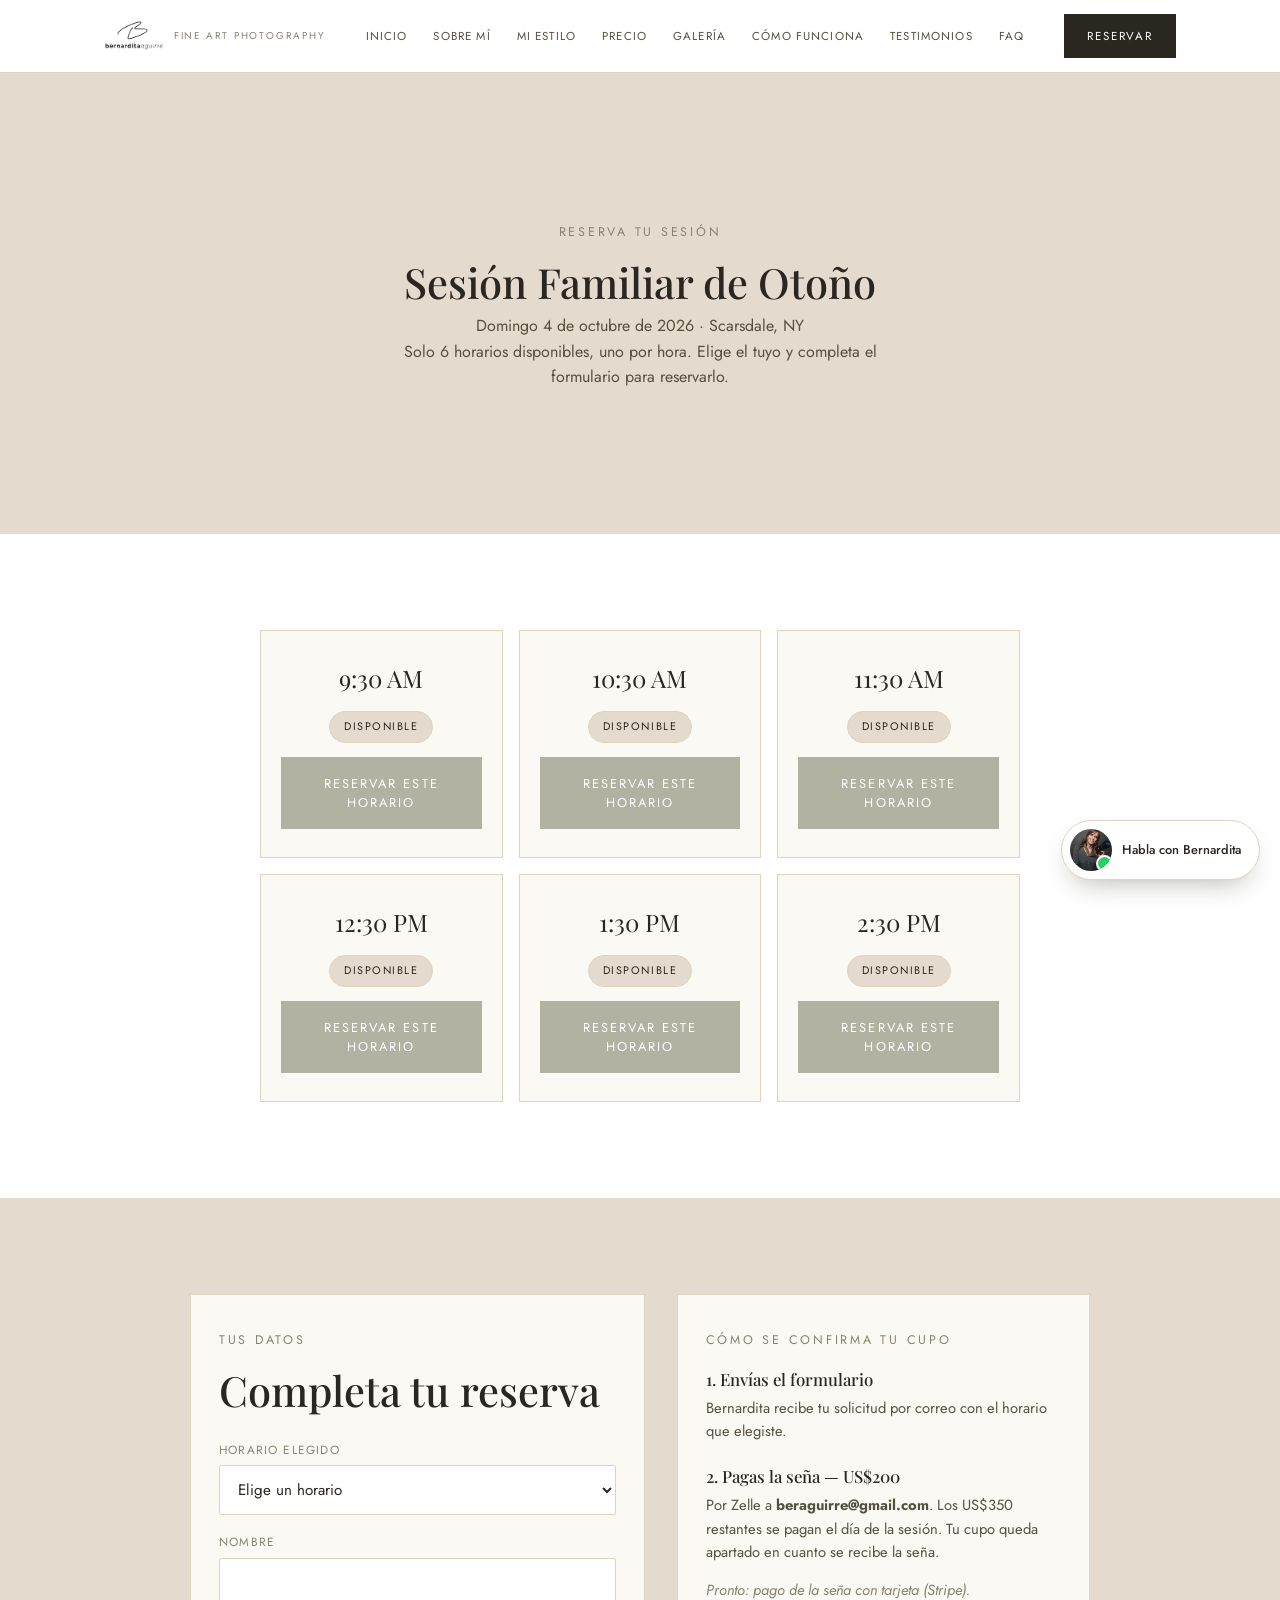
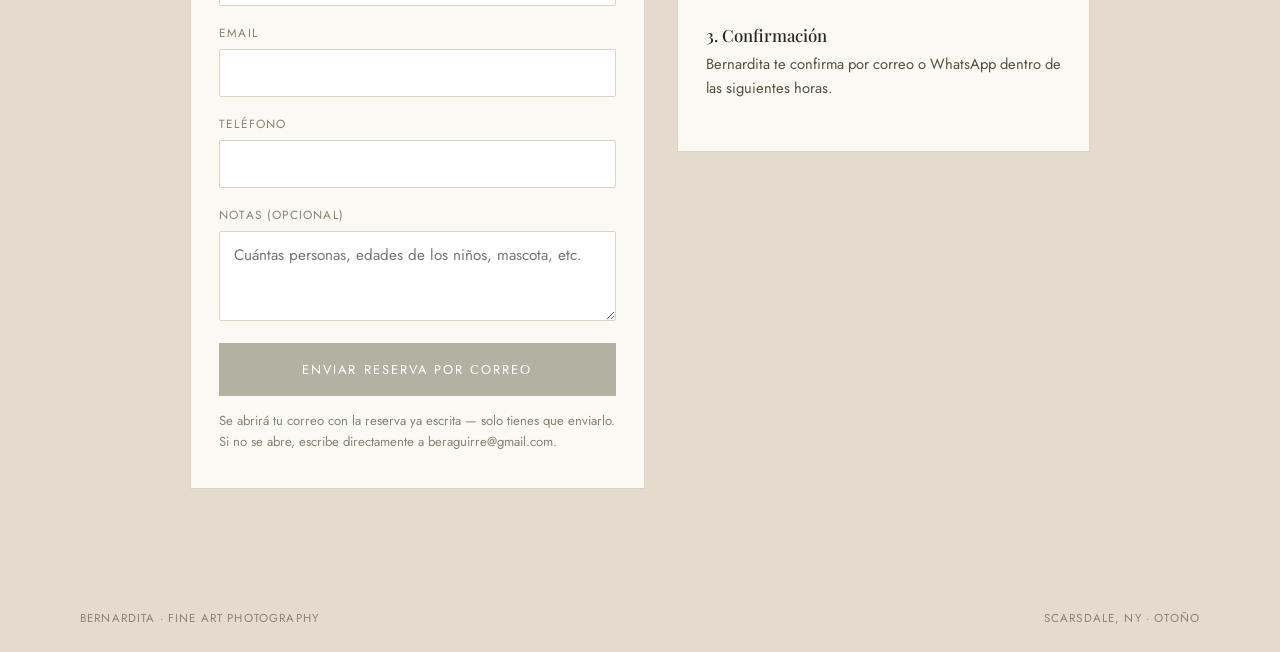
==== reservar.html @ 3ef7f44a "Agrega página de reservas (reservar.html) manual Nueva página con los 6 horarios del domingo 4 de oc" ====
<!doctype html>
<html lang="es">
<head>
<meta charset="UTF-8" />
<meta name="viewport" content="width=device-width, initial-scale=1.0" />
<title>Reserva tu sesión — Bernardita Aguirre Fine Art Photography</title>
<meta name="description" content="Reserva tu sesión Fine Art en Scarsdale. Domingo 4 de octubre 2026, solo 6 horarios disponibles." />
<link rel="preconnect" href="https://fonts.googleapis.com" />
<link rel="preconnect" href="https://fonts.gstatic.com" crossorigin />
<link href="https://fonts.googleapis.com/css2?family=Playfair+Display:ital,wght@0,400;0,500;0,600;1,500&family=Jost:wght@400;500;600&display=swap" rel="stylesheet" />
<link rel="stylesheet" href="css/styles.css" />
</head>
<body>

<!-- ============ HEADER ============ -->
<header class="site-header">
  <div class="container site-header-inner">
    <a href="index.html" class="brand">
      <img src="images/logo.png" alt="Bernardita Aguirre" />
      <span class="brand-text">
        <span class="brand-sub">Fine Art Photography</span>
      </span>
    </a>

    <nav class="nav" id="site-nav">
      <a href="index.html">Inicio</a>
      <a href="index.html#sobre-mi">Sobre mí</a>
      <a href="index.html#estilo">Mi estilo</a>
      <a href="index.html#colecciones">Precio</a>
      <a href="index.html#galeria">Galería</a>
      <a href="index.html#experiencia">Cómo funciona</a>
      <a href="index.html#testimonios">Testimonios</a>
      <a href="index.html#faq">FAQ</a>
    </nav>

    <div class="site-header-actions">
      <a href="#horarios" class="btn btn-dark nav-reserve">Reservar</a>
      <button class="nav-toggle" id="nav-toggle" type="button" aria-label="Abrir menú" aria-expanded="false" aria-controls="site-nav">
        <span></span><span></span><span></span>
      </button>
    </div>
  </div>
</header>

<!-- ============ INTRO ============ -->
<section class="booking-intro">
  <div class="container section-head center">
    <span class="kicker">Reserva tu sesión</span>
    <h1>Sesión Familiar de Otoño</h1>
    <p class="booking-intro-text">Domingo 4 de octubre de 2026 · Scarsdale, NY<br />
      Solo 6 horarios disponibles, uno por hora. Elige el tuyo y completa el formulario para reservarlo.</p>
  </div>
</section>

<!-- ============ HORARIOS ============ -->
<!--
  CÓMO MARCAR UN HORARIO COMO RESERVADO (a mano):
  1. En la tarjeta del horario, cambia class="slot-card" por class="slot-card is-reserved".
  2. Cambia el <span class="slot-badge available">Disponible</span> por
     <span class="slot-badge reserved">Reservado</span>.
  3. Reemplaza el botón "Reservar este horario" por <p class="slot-taken-note">Ya reservado</p>.
  4. Quita la <option> correspondiente a ese horario del <select id="horario"> del formulario,
     más abajo, para que no se pueda volver a elegir.
-->
<section class="booking-slots" id="horarios">
  <div class="container">
    <div class="slots-grid">

      <div class="slot-card" data-time="9:30 AM">
        <span class="slot-time">9:30 AM</span>
        <span class="slot-badge available">Disponible</span>
        <button type="button" class="btn btn-primary slot-pick">Reservar este horario</button>
      </div>

      <div class="slot-card" data-time="10:30 AM">
        <span class="slot-time">10:30 AM</span>
        <span class="slot-badge available">Disponible</span>
        <button type="button" class="btn btn-primary slot-pick">Reservar este horario</button>
      </div>

      <div class="slot-card" data-time="11:30 AM">
        <span class="slot-time">11:30 AM</span>
        <span class="slot-badge available">Disponible</span>
        <button type="button" class="btn btn-primary slot-pick">Reservar este horario</button>
      </div>

      <div class="slot-card" data-time="12:30 PM">
        <span class="slot-time">12:30 PM</span>
        <span class="slot-badge available">Disponible</span>
        <button type="button" class="btn btn-primary slot-pick">Reservar este horario</button>
      </div>

      <div class="slot-card" data-time="1:30 PM">
        <span class="slot-time">1:30 PM</span>
        <span class="slot-badge available">Disponible</span>
        <button type="button" class="btn btn-primary slot-pick">Reservar este horario</button>
      </div>

      <div class="slot-card" data-time="2:30 PM">
        <span class="slot-time">2:30 PM</span>
        <span class="slot-badge available">Disponible</span>
        <button type="button" class="btn btn-primary slot-pick">Reservar este horario</button>
      </div>

    </div>
  </div>
</section>

<!-- ============ FORMULARIO ============ -->
<section class="booking-form-section" id="reservar">
  <div class="container">
    <div class="booking-form-wrap">

      <form class="booking-form" id="booking-form" novalidate>
        <span class="kicker">Tus datos</span>
        <h2>Completa tu reserva</h2>

        <div class="form-field">
          <label for="horario">Horario elegido</label>
          <select id="horario" name="horario" required>
            <option value="" disabled selected>Elige un horario</option>
            <option value="9:30 AM">9:30 AM</option>
            <option value="10:30 AM">10:30 AM</option>
            <option value="11:30 AM">11:30 AM</option>
            <option value="12:30 PM">12:30 PM</option>
            <option value="1:30 PM">1:30 PM</option>
            <option value="2:30 PM">2:30 PM</option>
          </select>
        </div>

        <div class="form-field">
          <label for="nombre">Nombre</label>
          <input type="text" id="nombre" name="nombre" required />
        </div>

        <div class="form-field">
          <label for="email">Email</label>
          <input type="email" id="email" name="email" required />
        </div>

        <div class="form-field">
          <label for="telefono">Teléfono</label>
          <input type="tel" id="telefono" name="telefono" required />
        </div>

        <div class="form-field">
          <label for="notas">Notas (opcional)</label>
          <textarea id="notas" name="notas" placeholder="Cuántas personas, edades de los niños, mascota, etc."></textarea>
        </div>

        <button type="submit" class="btn btn-primary booking-submit">Enviar reserva por correo</button>
        <p class="booking-form-note">Se abrirá tu correo con la reserva ya escrita — solo tienes que enviarlo. Si no se abre, escribe directamente a <a href="mailto:beraguirre@gmail.com">beraguirre@gmail.com</a>.</p>
      </form>

      <div class="payment-info">
        <span class="kicker">Cómo se confirma tu cupo</span>
        <h3>1. Envías el formulario</h3>
        <p>Bernardita recibe tu solicitud por correo con el horario que elegiste.</p>

        <h3>2. Pagas la seña — US$200</h3>
        <p>Por Zelle a <strong>beraguirre@gmail.com</strong>. Los US$350 restantes se pagan el día de la sesión. Tu cupo queda apartado en cuanto se recibe la seña.</p>

        <!-- TODO: cuando el producto de Stripe esté listo, reemplazar este párrafo por un botón real:
             <a href="STRIPE_PAYMENT_LINK_AQUI" class="btn btn-primary">Pagar seña con tarjeta</a> -->
        <p class="payment-soon">Pronto: pago de la seña con tarjeta (Stripe).</p>

        <h3>3. Confirmación</h3>
        <p>Bernardita te confirma por correo o WhatsApp dentro de las siguientes horas.</p>
      </div>

    </div>
  </div>
</section>

<footer>
  <div class="container footer-row">
    <span>Bernardita · Fine Art Photography</span>
    <span>Scarsdale, NY · Otoño</span>
  </div>
</footer>

<!-- TODO: reemplazar el número por el WhatsApp real de Bernardita, formato https://wa.me/1XXXXXXXXXX -->
<a href="https://wa.me/1XXXXXXXXXX" class="whatsapp-fab" target="_blank" rel="noopener">
  <span class="whatsapp-fab-avatar">
    <img src="images/about.jpg" alt="" loading="lazy" />
  </span>
  <span class="whatsapp-fab-text">Habla con Bernardita</span>
</a>

<script src="js/main.js"></script>
<script src="js/booking.js"></script>
</body>
</html>
---- css/styles.css ----
/* ============================================
   Bernardita Aguirre — Fine Art Photography
   Sesiones Fine Art en Scarsdale
   ============================================ */

:root {
  --cream: #ffffff;
  --cream-alt: #e5dace;
  --card: #fbf9f4;
  --ink: #2a2620;
  --ink-soft: #55503f;
  --ink-faint: #8a8272;
  --line: #ddd4c0;
  --brown: #7a5a3f;
  --brown-dark: #5f4530;
  --btn-primary: #b2b2a2;
  --btn-primary-dark: #97978a;
  --overlay-dark: rgba(20, 16, 10, 0.55);

  --font-serif: "Playfair Display", "Georgia", serif;
  --font-sans: "Jost", "Helvetica Neue", Arial, sans-serif;

  --container: 1120px;
}

* {
  box-sizing: border-box;
}

html {
  scroll-behavior: smooth;
}

section[id] {
  scroll-margin-top: 72px;
}

body {
  margin: 0;
  font-family: var(--font-sans);
  color: var(--ink);
  background: var(--cream);
  line-height: 1.6;
  -webkit-font-smoothing: antialiased;
}

img {
  max-width: 100%;
  display: block;
}

a {
  color: inherit;
  text-decoration: none;
}

.container {
  width: 100%;
  max-width: var(--container);
  margin: 0 auto;
  padding: 0 24px;
}

.kicker {
  display: block;
  font-family: var(--font-sans);
  font-size: 0.78rem;
  letter-spacing: 0.22em;
  text-transform: uppercase;
  color: var(--ink-faint);
  margin-bottom: 14px;
}

h1, h2, h3 {
  font-family: var(--font-serif);
  font-weight: 500;
  line-height: 1.2;
  margin: 0;
  color: var(--ink);
}

h2 {
  font-size: clamp(1.9rem, 3.6vw, 2.6rem);
}

.section-head {
  margin-bottom: 48px;
}

.section-head.center {
  text-align: center;
  max-width: 640px;
  margin-left: auto;
  margin-right: auto;
}

p {
  margin: 0 0 1em;
  color: var(--ink-soft);
}

.btn {
  display: inline-block;
  font-family: var(--font-sans);
  font-size: 0.8rem;
  letter-spacing: 0.16em;
  text-transform: uppercase;
  padding: 16px 30px;
  border: 1px solid transparent;
  cursor: pointer;
  transition: background 0.2s ease, color 0.2s ease, border-color 0.2s ease;
}

.btn-primary {
  background: var(--btn-primary);
  color: #fff;
}

.btn-primary:hover {
  background: var(--btn-primary-dark);
}

.btn-outline {
  background: transparent;
  border-color: rgba(255, 255, 255, 0.7);
  color: #fff;
}

.btn-outline:hover {
  background: rgba(255, 255, 255, 0.12);
}

.btn-dark {
  background: var(--ink);
  color: #fff;
}

.btn-dark:hover {
  background: #000;
}

section {
  padding: 96px 0;
}

/* ---------- Header ---------- */

.site-header {
  position: sticky;
  top: 0;
  z-index: 50;
  background: rgba(255, 255, 255, 0.92);
  backdrop-filter: saturate(140%) blur(6px);
  border-bottom: 1px solid var(--line);
}

.site-header-inner {
  display: flex;
  align-items: center;
  justify-content: space-between;
  gap: 20px;
  padding-top: 14px;
  padding-bottom: 14px;
}

.brand {
  display: flex;
  align-items: center;
  gap: 10px;
  flex-shrink: 0;
}

.brand img {
  height: 34px;
  width: auto;
}

.brand-text {
  line-height: 1.1;
}

.brand-name {
  display: block;
  font-family: var(--font-serif);
  font-size: 1.15rem;
}

.brand-sub {
  display: block;
  font-size: 0.62rem;
  letter-spacing: 0.18em;
  text-transform: uppercase;
  color: var(--ink-faint);
}

.nav {
  display: none;
  align-items: center;
  gap: 26px;
}

.nav a {
  font-size: 0.72rem;
  letter-spacing: 0.1em;
  text-transform: uppercase;
  color: var(--ink-soft);
  white-space: nowrap;
  transition: color 0.15s ease;
}

.nav a:hover {
  color: var(--ink);
}

.site-header-actions {
  display: flex;
  align-items: center;
  gap: 14px;
  flex-shrink: 0;
}

.site-header .btn {
  padding: 12px 22px;
  font-size: 0.72rem;
}

.nav-reserve {
  display: none;
}

.nav-toggle {
  display: flex;
  flex-direction: column;
  justify-content: center;
  gap: 5px;
  width: 34px;
  height: 34px;
  padding: 0;
  border: none;
  background: none;
  cursor: pointer;
}

.nav-toggle span {
  display: block;
  width: 100%;
  height: 1.5px;
  background: var(--ink);
  transition: transform 0.2s ease, opacity 0.2s ease;
}

.nav-toggle[aria-expanded="true"] span:nth-child(1) {
  transform: translateY(6.5px) rotate(45deg);
}

.nav-toggle[aria-expanded="true"] span:nth-child(2) {
  opacity: 0;
}

.nav-toggle[aria-expanded="true"] span:nth-child(3) {
  transform: translateY(-6.5px) rotate(-45deg);
}

.nav.is-open {
  display: flex;
  position: absolute;
  top: 100%;
  left: 0;
  right: 0;
  flex-direction: column;
  align-items: flex-start;
  gap: 4px;
  background: var(--cream);
  border-bottom: 1px solid var(--line);
  padding: 8px 24px 20px;
}

.nav.is-open a {
  width: 100%;
  padding: 12px 0;
  border-bottom: 1px solid var(--line);
}

/* ---------- Hero ----------
   Mobile-first: por defecto es una sección simple (texto arriba,
   foto completa abajo, sin overlay). El tratamiento "foto de fondo
   a pantalla completa" se activa solo en escritorio (ver breakpoint
   min-width: 860px). */

.hero {
  background: var(--cream);
  color: var(--ink);
}

.hero-inner {
  padding-top: 136px;
  padding-bottom: 40px;
}

.hero-kicker {
  display: flex;
  align-items: center;
  gap: 12px;
  font-size: 0.74rem;
  letter-spacing: 0.2em;
  text-transform: uppercase;
  color: var(--ink-faint);
  margin-bottom: 16px;
}

.hero-kicker-dash {
  display: inline-block;
  width: 28px;
  height: 2px;
  background: var(--btn-primary);
  flex-shrink: 0;
}

.hero h1 {
  font-size: clamp(2.1rem, 8vw, 3.8rem);
  color: var(--ink);
}

.hero-subtitle {
  font-family: var(--font-serif);
  font-style: italic;
  font-size: clamp(1.05rem, 4vw, 1.4rem);
  color: var(--ink-soft);
  margin: 10px 0 0;
}

.hero-note {
  background: var(--cream-alt);
  border-left: 2px solid var(--btn-primary);
  padding: 16px 20px;
  margin: 24px 0;
  max-width: 480px;
}

.hero-note p {
  color: var(--ink-soft);
  font-size: 0.94rem;
  margin: 0;
}

.hero-note p br {
  content: "";
  display: block;
  margin-top: 0.5em;
}

.hero-badges {
  display: flex;
  flex-wrap: wrap;
  gap: 10px;
  margin-bottom: 28px;
}

.hero-badge {
  font-size: 0.72rem;
  letter-spacing: 0.04em;
  color: var(--ink);
  background: var(--cream-alt);
  border: 1px solid var(--line);
  padding: 9px 16px;
  border-radius: 999px;
  white-space: nowrap;
}

.hero-cta {
  margin-bottom: 32px;
}

.hero-media img {
  width: 100%;
  height: auto;
  display: block;
}

/* ---------- About ---------- */

.about {
  background: var(--cream);
}

.about .container {
  display: grid;
  grid-template-columns: 1fr;
  gap: 48px;
}

.about-photo img {
  width: 100%;
  border-radius: 2px;
}

.about-body blockquote {
  margin: 28px 0;
  padding-left: 22px;
  border-left: 3px solid var(--brown);
  font-family: var(--font-serif);
  font-style: italic;
  font-size: 1.25rem;
  color: var(--ink);
}

.about-body .role {
  font-size: 1.05rem;
  color: var(--ink);
  font-weight: 500;
}

/* ---------- Style / feature grid ---------- */

.style-section {
  background: var(--cream-alt);
}

.style-lead {
  font-family: var(--font-serif);
  font-size: clamp(1.2rem, 2.2vw, 1.5rem);
  line-height: 1.5;
  color: var(--ink);
  max-width: 700px;
  margin: 0 0 20px;
}

.style-lead-emphasis {
  font-style: italic;
  color: var(--brown-dark);
  margin-bottom: 0;
}

.feature-grid {
  display: grid;
  grid-template-columns: 1fr;
  border-top: 1px solid var(--line);
}

.feature {
  padding: 34px 8px;
  text-align: center;
  border-bottom: 1px solid var(--line);
}

.feature-num {
  font-family: var(--font-serif);
  font-size: 1.6rem;
  color: var(--brown);
  display: block;
  margin-bottom: 10px;
}

.feature-title {
  font-size: 0.78rem;
  letter-spacing: 0.16em;
  text-transform: uppercase;
  font-weight: 600;
  margin-bottom: 8px;
}

.feature p {
  font-size: 0.92rem;
  margin: 0;
}

/* ---------- Gallery ---------- */

.gallery {
  background: var(--cream);
  padding: 0;
}

.carousel {
  position: relative;
  width: 100%;
  max-width: 1200px;
  margin: 0 auto;
  aspect-ratio: 7 / 5;
  min-height: 340px;
  overflow: hidden;
  background: var(--cream-alt);
}

.carousel-track {
  position: relative;
  width: 100%;
  height: 100%;
}

.carousel-slide {
  position: absolute;
  inset: 0;
  margin: 0;
  opacity: 0;
  transition: opacity 1.2s ease;
}

.carousel-slide.is-active {
  opacity: 1;
  z-index: 1;
}

.carousel-slide img {
  width: 100%;
  height: 100%;
  object-fit: cover;
  display: block;
}

.carousel-dots {
  position: absolute;
  left: 0;
  right: 0;
  bottom: 22px;
  z-index: 2;
  display: flex;
  justify-content: center;
  gap: 10px;
}

.carousel-dot {
  width: 8px;
  height: 8px;
  padding: 0;
  border-radius: 50%;
  border: 1.5px solid rgba(255, 255, 255, 0.85);
  background: rgba(255, 255, 255, 0.35);
  cursor: pointer;
  transition: background 0.2s ease, transform 0.2s ease;
}

.carousel-dot.is-active {
  background: #fff;
  transform: scale(1.2);
}

.carousel-arrow {
  position: absolute;
  top: 50%;
  transform: translateY(-50%);
  z-index: 2;
  width: 42px;
  height: 42px;
  border-radius: 50%;
  border: 1px solid rgba(255, 255, 255, 0.5);
  background: rgba(20, 16, 10, 0.35);
  color: #fff;
  font-size: 1.4rem;
  line-height: 1;
  display: flex;
  align-items: center;
  justify-content: center;
  cursor: pointer;
  transition: background 0.2s ease;
}

.carousel-arrow:hover {
  background: rgba(20, 16, 10, 0.6);
}

.carousel-arrow-prev {
  left: 16px;
}

.carousel-arrow-next {
  right: 16px;
}

@media (max-width: 520px) {
  .carousel-arrow {
    width: 34px;
    height: 34px;
    font-size: 1.2rem;
  }
}

/* ---------- Experience timeline ---------- */

.experience {
  background: var(--cream-alt);
}

.timeline {
  display: grid;
  grid-template-columns: 1fr;
  border-top: 1px solid var(--line);
}

.step {
  padding: 28px 4px;
  border-bottom: 1px solid var(--line);
}

.step-num {
  font-family: var(--font-serif);
  font-size: 1.3rem;
  color: var(--brown);
  display: block;
  margin-bottom: 6px;
}

.step-title {
  font-weight: 600;
  margin-bottom: 4px;
}

.step p {
  font-size: 0.92rem;
  margin: 0;
}

/* ---------- Testimonials ---------- */

.testimonials {
  background: var(--cream-alt);
}

.testimonials-card {
  background: var(--card);
  border: 1px solid var(--line);
  padding: 48px 28px;
}

.testimonials-kicker {
  display: block;
  text-align: center;
}

.testimonials-title {
  text-align: center;
  font-style: italic;
  margin: 6px 0 44px;
}

.testimonials-grid {
  display: grid;
  grid-template-columns: 1fr;
  gap: 44px;
}

.testimonial {
  display: flex;
  flex-direction: column;
  align-items: center;
  gap: 16px;
  text-align: center;
}

.testimonial-avatar {
  width: 64px;
  height: 64px;
  border-radius: 50%;
  background: var(--cream-alt);
  border: 1px solid var(--line);
  display: flex;
  align-items: center;
  justify-content: center;
  font-size: 1.5rem;
  overflow: hidden;
  flex-shrink: 0;
}

.testimonial-avatar img {
  width: 100%;
  height: 100%;
  object-fit: cover;
}

.testimonial-quote {
  font-family: var(--font-serif);
  font-size: 0.98rem;
  line-height: 1.65;
  color: var(--ink-soft);
  max-width: 320px;
}

.testimonial-name {
  font-family: var(--font-serif);
  font-style: italic;
  color: var(--ink);
  margin: 0;
}

/* ---------- Pricing / offer ---------- */

.pricing {
  background: var(--cream);
}

.offer {
  display: grid;
  grid-template-columns: 1fr;
  background: var(--card);
  border: 1px solid var(--line);
  overflow: hidden;
}

.offer-body {
  padding: 48px 32px;
  display: flex;
  flex-direction: column;
  gap: 22px;
}

.offer-body h2 {
  margin-top: 4px;
}

.offer-date {
  font-size: 0.98rem;
  color: var(--ink-soft);
  margin: -10px 0 0;
}

.offer-includes-label {
  display: block;
  font-size: 0.76rem;
  letter-spacing: 0.16em;
  text-transform: uppercase;
  font-weight: 600;
  color: var(--ink);
  margin-bottom: 16px;
}

.offer-list {
  list-style: none;
  margin: 0;
  padding: 0;
  display: flex;
  flex-direction: column;
  gap: 13px;
}

.offer-list li {
  display: flex;
  gap: 10px;
  font-size: 0.94rem;
  color: var(--ink-soft);
  line-height: 1.5;
}

.offer-list li::before {
  content: "\2713";
  color: var(--brown);
  font-weight: 600;
  flex-shrink: 0;
}

.offer-price-row {
  display: flex;
  align-items: flex-end;
  justify-content: space-between;
  gap: 20px;
  flex-wrap: wrap;
  border-top: 1px solid var(--line);
  padding-top: 24px;
}

.offer-plan-name {
  display: block;
  font-family: var(--font-serif);
  font-size: 1.2rem;
  color: var(--ink);
  margin-bottom: 4px;
}

.offer-tagline {
  display: block;
  font-size: 0.86rem;
  color: var(--ink-faint);
}

.offer-price {
  font-family: var(--font-serif);
  font-size: 2.3rem;
  color: var(--ink);
  white-space: nowrap;
}

.offer-body .btn {
  align-self: flex-start;
}

.offer-photo {
  min-height: 320px;
  background: var(--cream-alt);
}

.offer-photo img {
  width: 100%;
  height: 100%;
  object-fit: contain;
}

/* ---------- Availability banner ---------- */

.availability {
  position: relative;
  color: #fff;
  text-align: center;
  min-height: 92vh;
  display: flex;
  align-items: center;
  justify-content: center;
  padding: 140px 0;
  background: linear-gradient(180deg, rgba(20, 16, 10, 0.5), rgba(20, 16, 10, 0.65)),
    url("../images/cta-bg.jpg") center 62% / cover no-repeat;
}

.availability .kicker {
  color: rgba(255, 255, 255, 0.85);
}

.availability h2 {
  color: #fff;
  margin-bottom: 18px;
}

.availability p {
  color: rgba(255, 255, 255, 0.88);
  max-width: 480px;
  margin: 0 auto;
}

/* ---------- FAQ ---------- */

.faq {
  background: var(--cream);
}

.faq-list {
  border-top: 1px solid var(--line);
  max-width: 760px;
  margin: 0 auto;
}

.faq-item {
  border-bottom: 1px solid var(--line);
}

.faq-question {
  width: 100%;
  background: none;
  border: none;
  font-family: var(--font-serif);
  font-size: 1.05rem;
  color: var(--ink);
  text-align: left;
  padding: 22px 4px;
  display: flex;
  align-items: center;
  justify-content: space-between;
  gap: 16px;
  cursor: pointer;
}

.faq-question .icon {
  font-family: var(--font-sans);
  font-size: 1.3rem;
  color: var(--brown);
  flex-shrink: 0;
  transition: transform 0.2s ease;
}

.faq-item.open .faq-question .icon {
  transform: rotate(45deg);
}

.faq-answer {
  max-height: 0;
  overflow: hidden;
  transition: max-height 0.25s ease;
}

.faq-answer p {
  padding: 0 4px 22px;
  font-size: 0.95rem;
}

/* ---------- Final CTA ---------- */

.final-cta {
  background: var(--cream-alt);
  text-align: center;
  padding: 96px 0 0;
}

.final-cta h2 {
  margin-bottom: 14px;
}

.final-cta p {
  margin-bottom: 32px;
}

.final-cta .container {
  padding-bottom: 64px;
  border-bottom: 1px solid var(--line);
}

footer {
  background: var(--cream-alt);
}

.footer-row {
  display: flex;
  flex-direction: column;
  gap: 10px;
  padding: 24px 0;
  font-size: 0.72rem;
  letter-spacing: 0.1em;
  text-transform: uppercase;
  color: var(--ink-faint);
}

/* ---------- Responsive ---------- */

@media (min-width: 720px) {
  .feature-grid {
    grid-template-columns: 1fr 1fr;
  }

  .feature {
    border-right: 1px solid var(--line);
  }

  .feature:nth-child(2n) {
    border-right: none;
  }

  .timeline {
    grid-template-columns: 1fr 1fr;
    column-gap: 48px;
  }

  .step {
    border-right: 1px solid var(--line);
    padding-right: 24px;
  }

  .step:nth-child(2n) {
    border-right: none;
    padding-right: 0;
    padding-left: 24px;
  }

  .footer-row {
    flex-direction: row;
    align-items: center;
    justify-content: space-between;
  }
}

@media (min-width: 860px) {
  .hero {
    position: relative;
    color: #fff;
    overflow: hidden;
  }

  .hero-media {
    position: absolute;
    inset: 0;
    z-index: 0;
  }

  .hero-media img {
    height: 100%;
    object-fit: cover;
    object-position: center 30%;
  }

  .hero-media::after {
    content: "";
    position: absolute;
    inset: 0;
    background: linear-gradient(180deg, rgba(20, 16, 10, 0.28) 0%, rgba(20, 16, 10, 0.1) 32%, rgba(20, 16, 10, 0.55) 100%);
  }

  .hero-inner {
    position: relative;
    z-index: 1;
    max-width: 620px;
    padding-top: 168px;
    padding-bottom: 76px;
  }

  .hero-kicker {
    color: rgba(255, 255, 255, 0.9);
  }

  .hero h1 {
    color: #fff;
    text-shadow: 0 2px 24px rgba(0, 0, 0, 0.25);
  }

  .hero-subtitle {
    color: rgba(255, 255, 255, 0.92);
  }

  .hero-note {
    background: rgba(20, 16, 10, 0.45);
    backdrop-filter: blur(3px);
  }

  .hero-note p {
    color: rgba(255, 255, 255, 0.92);
  }

  .hero-badge {
    color: #fff;
    background: rgba(20, 16, 10, 0.5);
    border-color: rgba(255, 255, 255, 0.2);
  }

  .hero-cta {
    box-shadow: 0 18px 36px -18px rgba(0, 0, 0, 0.5);
  }

  .testimonials-card {
    padding: 64px 56px;
  }

  .testimonials-grid {
    grid-template-columns: repeat(3, 1fr);
    gap: 0;
  }

  .testimonial {
    padding: 0 32px;
    border-right: 1px solid var(--line);
  }

  .testimonial:last-child {
    border-right: none;
  }

  .about .container {
    grid-template-columns: 1.05fr 1fr;
    align-items: center;
  }

  .offer {
    grid-template-columns: 1.1fr 1fr;
    align-items: stretch;
  }

  .offer-body {
    padding: 56px;
  }
}

@media (max-width: 719px) {
  section {
    padding: 64px 0;
  }

  .hero-inner {
    padding-top: 118px;
    padding-bottom: 48px;
  }
}

@media (min-width: 980px) {
  .nav {
    display: flex;
  }

  .nav-reserve {
    display: inline-block;
  }

  .nav-toggle {
    display: none;
  }
}

/* ---------- Página de reservas ---------- */

.booking-intro {
  background: var(--cream-alt);
  padding-top: 150px;
}

.booking-intro h1 {
  font-size: clamp(1.9rem, 3.6vw, 2.6rem);
  margin-bottom: 6px;
}

.booking-intro-text {
  font-size: 1rem;
  max-width: 480px;
  margin: 0 auto;
}

.booking-slots {
  background: var(--cream);
}

.slots-grid {
  display: grid;
  grid-template-columns: 1fr;
  gap: 16px;
  max-width: 760px;
  margin: 0 auto;
}

.slot-card {
  display: flex;
  flex-direction: column;
  align-items: center;
  gap: 14px;
  background: var(--card);
  border: 1px solid var(--line);
  padding: 28px 20px;
  text-align: center;
}

.slot-card.is-reserved {
  opacity: 0.6;
}

.slot-time {
  font-family: var(--font-serif);
  font-size: 1.5rem;
  color: var(--ink);
}

.slot-badge {
  font-size: 0.68rem;
  letter-spacing: 0.14em;
  text-transform: uppercase;
  padding: 6px 14px;
  border-radius: 999px;
}

.slot-badge.available {
  background: var(--cream-alt);
  color: var(--ink);
  border: 1px solid var(--line);
}

.slot-badge.reserved {
  background: var(--ink);
  color: #fff;
}

.slot-card .btn {
  width: 100%;
}

.slot-taken-note {
  margin: 0;
  font-size: 0.82rem;
  color: var(--ink-faint);
}

.booking-form-section {
  background: var(--cream-alt);
}

.booking-form-wrap {
  display: grid;
  grid-template-columns: 1fr;
  gap: 32px;
  max-width: 900px;
  margin: 0 auto;
}

.booking-form,
.payment-info {
  background: var(--card);
  border: 1px solid var(--line);
  padding: 36px 28px;
}

.booking-form h2 {
  margin: 6px 0 26px;
}

.form-field {
  display: flex;
  flex-direction: column;
  gap: 6px;
  margin-bottom: 18px;
}

.form-field label {
  font-size: 0.74rem;
  letter-spacing: 0.1em;
  text-transform: uppercase;
  color: var(--ink-faint);
}

.form-field input,
.form-field select,
.form-field textarea {
  font-family: var(--font-sans);
  font-size: 0.95rem;
  color: var(--ink);
  padding: 12px 14px;
  border: 1px solid var(--line);
  background: #fff;
  border-radius: 2px;
}

.form-field textarea {
  min-height: 90px;
  resize: vertical;
}

.booking-submit {
  width: 100%;
  margin-top: 4px;
}

.booking-form-note {
  font-size: 0.82rem;
  color: var(--ink-faint);
  margin: 14px 0 0;
}

.payment-info h3 {
  font-size: 1.05rem;
  margin: 22px 0 8px;
}

.payment-info h3:first-of-type {
  margin-top: 18px;
}

.payment-info p {
  font-size: 0.92rem;
}

.payment-soon {
  font-style: italic;
  color: var(--ink-faint);
}

@media (min-width: 600px) {
  .slots-grid {
    grid-template-columns: repeat(2, 1fr);
  }
}

@media (min-width: 860px) {
  .slots-grid {
    grid-template-columns: repeat(3, 1fr);
  }

  .booking-form-wrap {
    grid-template-columns: 1.1fr 1fr;
    align-items: start;
  }
}

/* ---------- WhatsApp flotante ---------- */

.whatsapp-fab {
  position: fixed;
  right: 20px;
  bottom: 20px;
  z-index: 60;
  display: flex;
  align-items: center;
  gap: 10px;
  background: #fff;
  border: 1px solid var(--line);
  border-radius: 999px;
  padding: 8px 18px 8px 8px;
  box-shadow: 0 12px 28px -12px rgba(20, 16, 10, 0.35);
  transition: box-shadow 0.2s ease, transform 0.2s ease;
}

.whatsapp-fab:hover {
  box-shadow: 0 16px 34px -12px rgba(20, 16, 10, 0.45);
  transform: translateY(-1px);
}

.whatsapp-fab-avatar {
  position: relative;
  flex-shrink: 0;
  width: 42px;
  height: 42px;
  border-radius: 50%;
  overflow: hidden;
}

.whatsapp-fab-avatar img {
  width: 100%;
  height: 100%;
  object-fit: cover;
  display: block;
}

.whatsapp-fab-avatar::after {
  content: "";
  position: absolute;
  right: -1px;
  bottom: -1px;
  width: 13px;
  height: 13px;
  border-radius: 50%;
  background: #25d366;
  border: 2px solid #fff;
}

.whatsapp-fab-text {
  font-size: 0.8rem;
  font-weight: 500;
  color: var(--ink);
  white-space: nowrap;
}

@media (max-width: 480px) {
  .whatsapp-fab-text {
    display: none;
  }

  .whatsapp-fab {
    padding: 4px;
  }
}
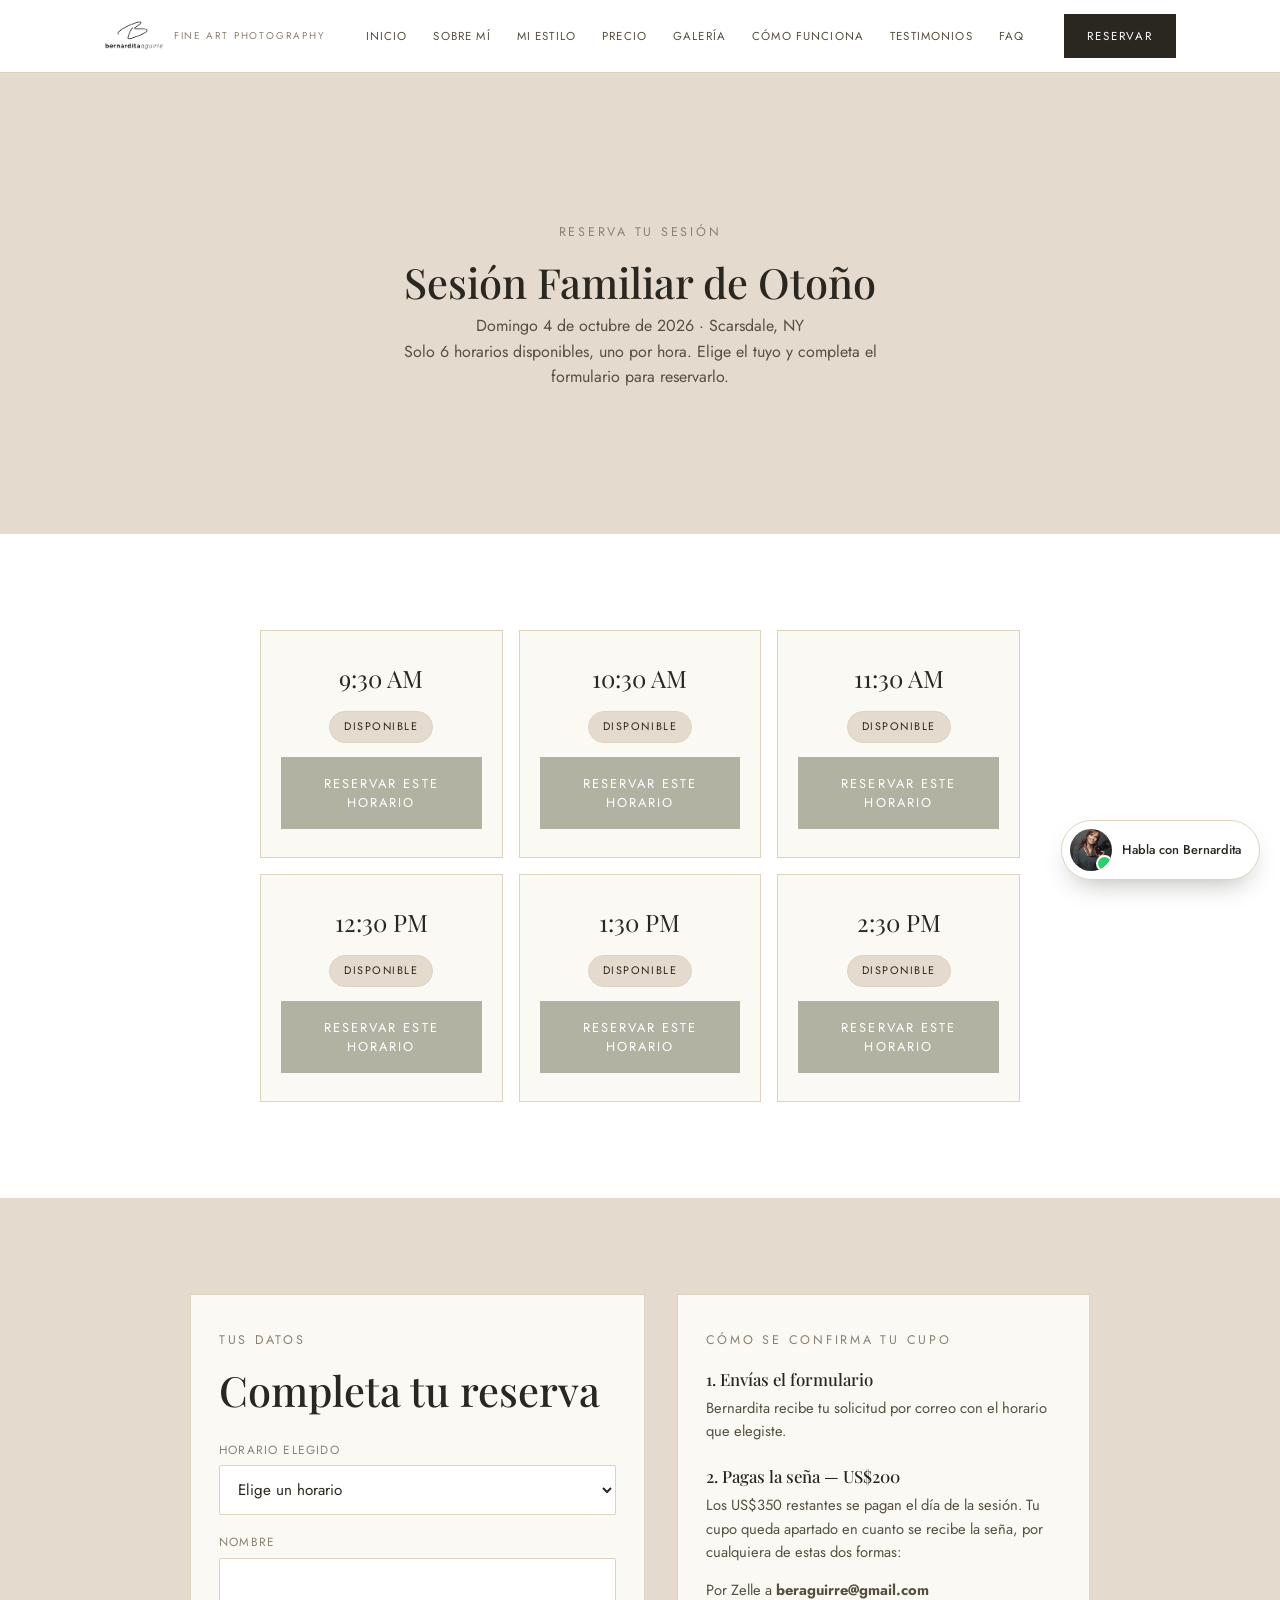
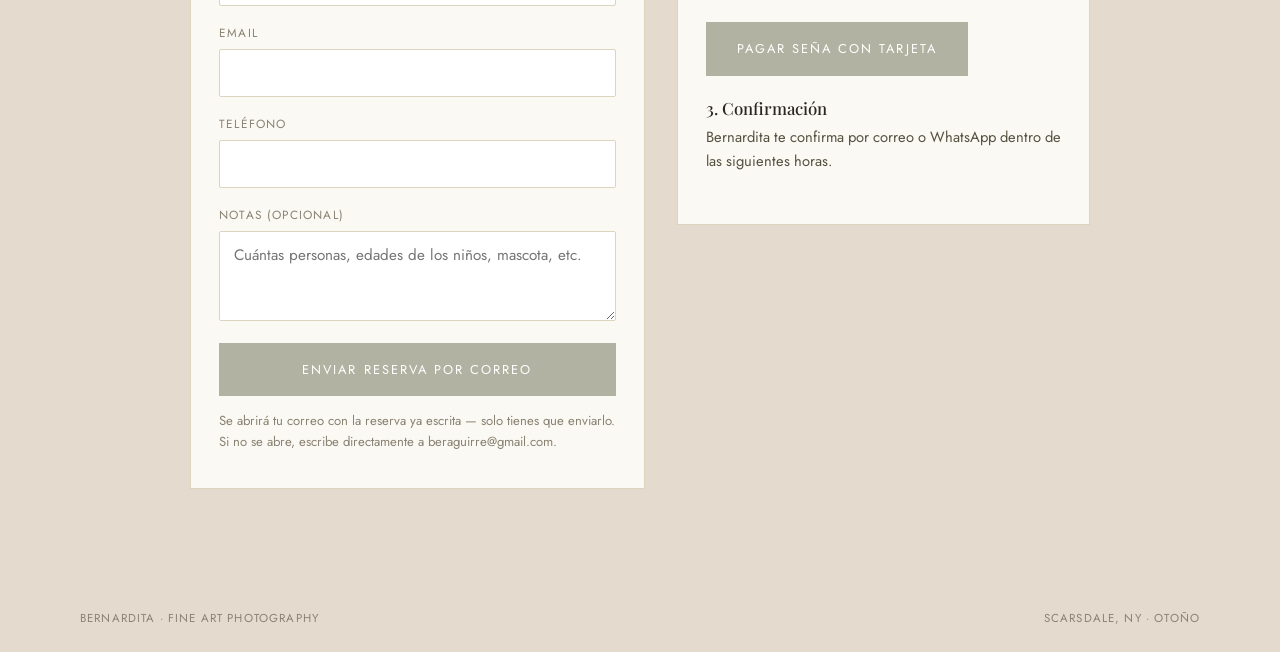
==== commit de163761: "Activa el pago de la seña con Stripe Reemplaza el placeholder "Pronto: pago con tarjeta" por el botó" ====
--- a/reservar.html
+++ b/reservar.html
@@ -158,11 +158,9 @@
         <p>Bernardita recibe tu solicitud por correo con el horario que elegiste.</p>
 
         <h3>2. Pagas la seña — US$200</h3>
-        <p>Por Zelle a <strong>beraguirre@gmail.com</strong>. Los US$350 restantes se pagan el día de la sesión. Tu cupo queda apartado en cuanto se recibe la seña.</p>
-
-        <!-- TODO: cuando el producto de Stripe esté listo, reemplazar este párrafo por un botón real:
-             <a href="STRIPE_PAYMENT_LINK_AQUI" class="btn btn-primary">Pagar seña con tarjeta</a> -->
-        <p class="payment-soon">Pronto: pago de la seña con tarjeta (Stripe).</p>
+        <p>Los US$350 restantes se pagan el día de la sesión. Tu cupo queda apartado en cuanto se recibe la seña, por cualquiera de estas dos formas:</p>
+        <p>Por Zelle a <strong>beraguirre@gmail.com</strong></p>
+        <a href="https://buy.stripe.com/28E14m4a45kj0kLagE67S0f" class="btn btn-primary payment-stripe-btn" target="_blank" rel="noopener">Pagar seña con tarjeta</a>
 
         <h3>3. Confirmación</h3>
         <p>Bernardita te confirma por correo o WhatsApp dentro de las siguientes horas.</p>
--- a/css/styles.css
+++ b/css/styles.css
@@ -330,9 +330,8 @@
 }
 
 .hero-note {
-  background: var(--cream-alt);
   border-left: 2px solid var(--btn-primary);
-  padding: 16px 20px;
+  padding: 4px 0 4px 20px;
   margin: 24px 0;
   max-width: 480px;
 }
@@ -1234,9 +1233,8 @@
   font-size: 0.92rem;
 }
 
-.payment-soon {
-  font-style: italic;
-  color: var(--ink-faint);
+.payment-stripe-btn {
+  margin-top: 4px;
 }
 
 @media (min-width: 600px) {
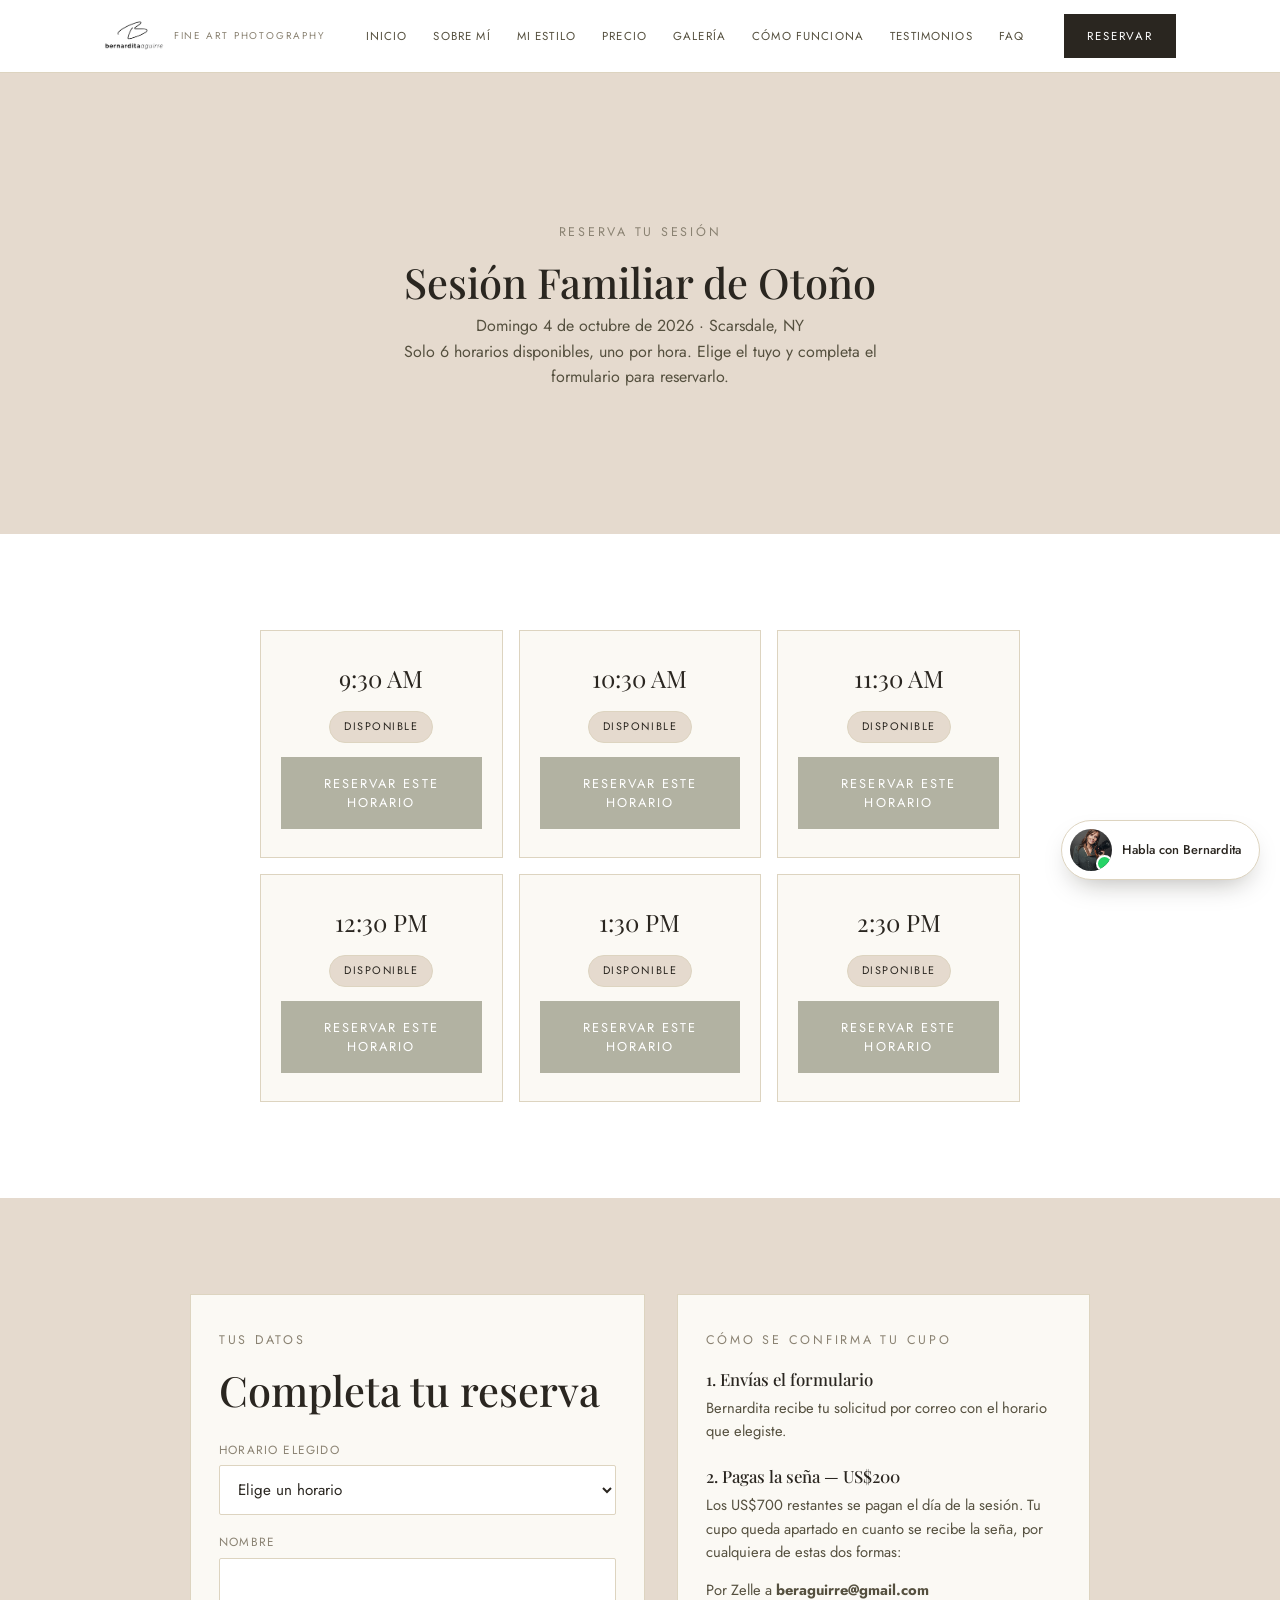
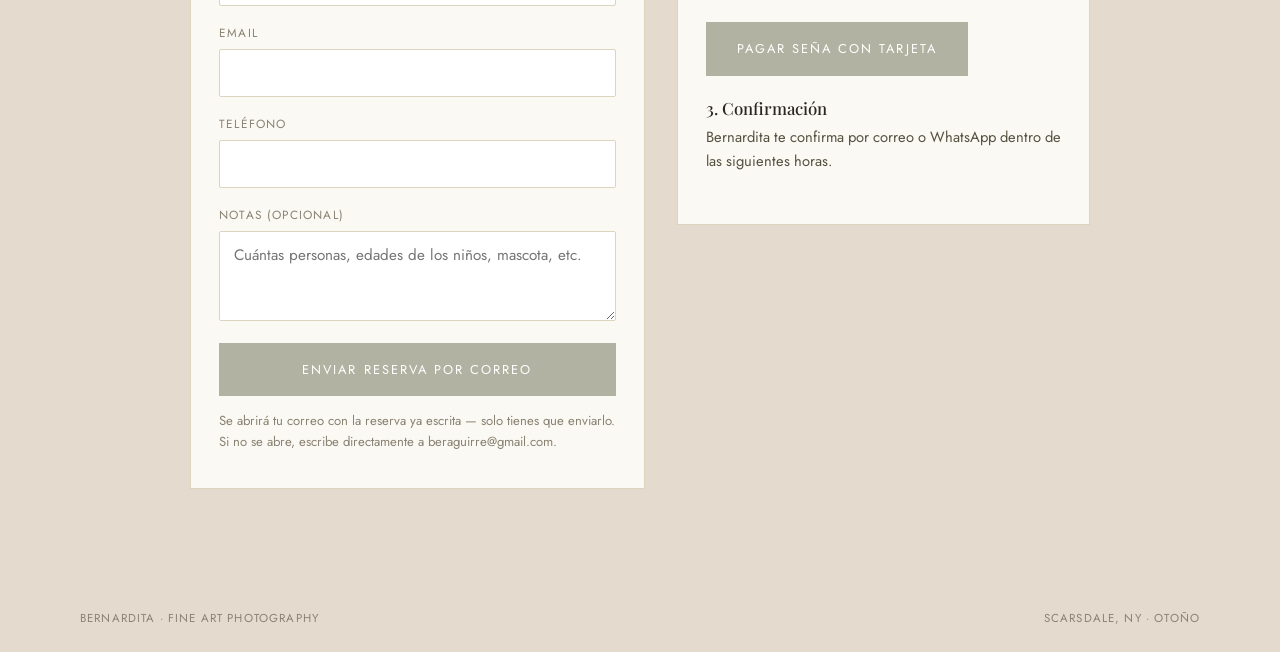
==== commit 3f966a7f: "Actualiza el precio de la sesión a US$900 Cambia el precio de US$550 a US$900 en la sección de preci" ====
--- a/reservar.html
+++ b/reservar.html
@@ -3,7 +3,7 @@
 <head>
 <meta charset="UTF-8" />
 <meta name="viewport" content="width=device-width, initial-scale=1.0" />
-<title>Reserva tu sesión — Bernardita Aguirre Fine Art Photography</title>
+<title>Reserva tu sesión — Sesiones Fine Art</title>
 <meta name="description" content="Reserva tu sesión Fine Art en Scarsdale. Domingo 4 de octubre 2026, solo 6 horarios disponibles." />
 <link rel="preconnect" href="https://fonts.googleapis.com" />
 <link rel="preconnect" href="https://fonts.gstatic.com" crossorigin />
@@ -158,7 +158,7 @@
         <p>Bernardita recibe tu solicitud por correo con el horario que elegiste.</p>
 
         <h3>2. Pagas la seña — US$200</h3>
-        <p>Los US$350 restantes se pagan el día de la sesión. Tu cupo queda apartado en cuanto se recibe la seña, por cualquiera de estas dos formas:</p>
+        <p>Los US$700 restantes se pagan el día de la sesión. Tu cupo queda apartado en cuanto se recibe la seña, por cualquiera de estas dos formas:</p>
         <p>Por Zelle a <strong>beraguirre@gmail.com</strong></p>
         <a href="https://buy.stripe.com/28E14m4a45kj0kLagE67S0f" class="btn btn-primary payment-stripe-btn" target="_blank" rel="noopener">Pagar seña con tarjeta</a>
 
--- a/css/styles.css
+++ b/css/styles.css
@@ -898,6 +898,48 @@
   border-bottom: 1px solid var(--line);
 }
 
+/* ---------- Galería completa ---------- */
+
+.full-gallery {
+  background: var(--cream-alt);
+}
+
+.full-gallery-grid {
+  display: grid;
+  grid-template-columns: repeat(2, 1fr);
+  gap: 4px;
+}
+
+.full-gallery-item {
+  display: block;
+  aspect-ratio: 1;
+  overflow: hidden;
+}
+
+.full-gallery-item img {
+  width: 100%;
+  height: 100%;
+  object-fit: cover;
+  display: block;
+  transition: transform 0.3s ease;
+}
+
+.full-gallery-item:hover img {
+  transform: scale(1.04);
+}
+
+@media (min-width: 600px) {
+  .full-gallery-grid {
+    grid-template-columns: repeat(3, 1fr);
+  }
+}
+
+@media (min-width: 860px) {
+  .full-gallery-grid {
+    grid-template-columns: repeat(4, 1fr);
+  }
+}
+
 footer {
   background: var(--cream-alt);
 }
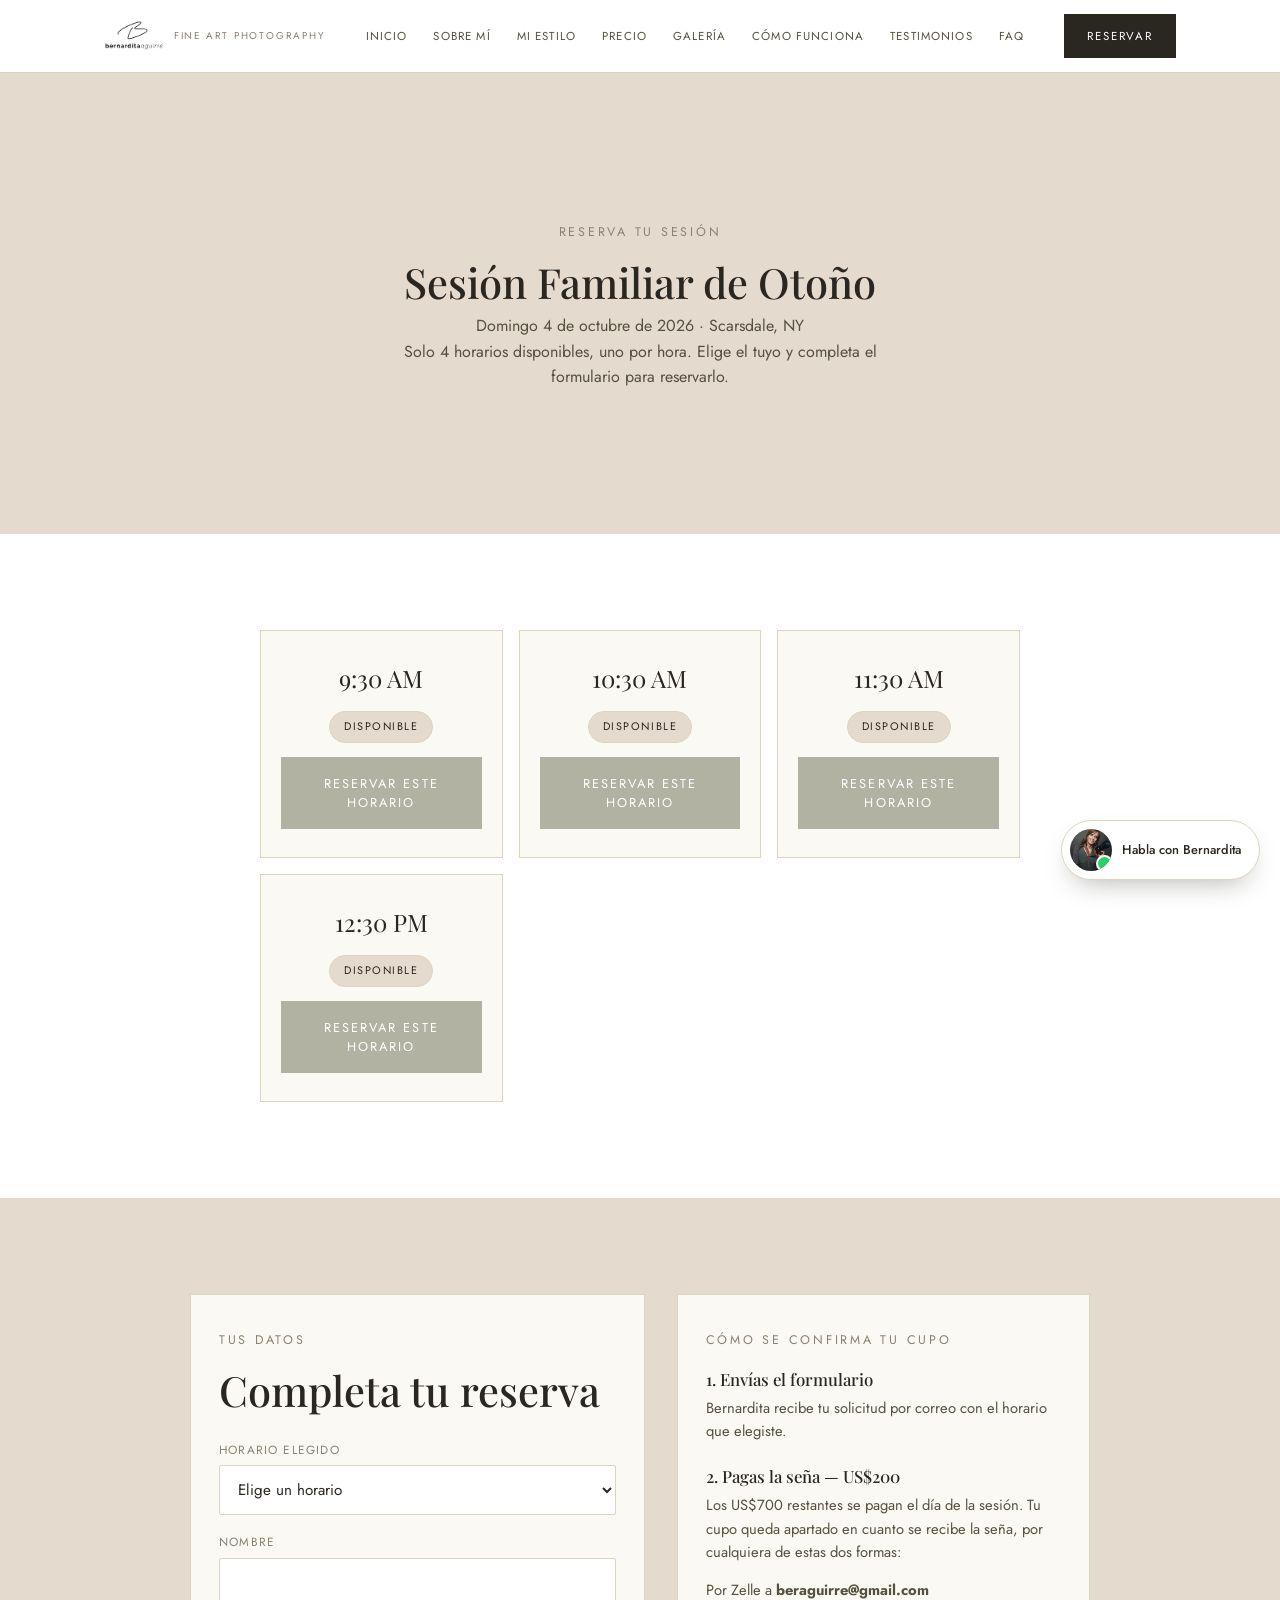
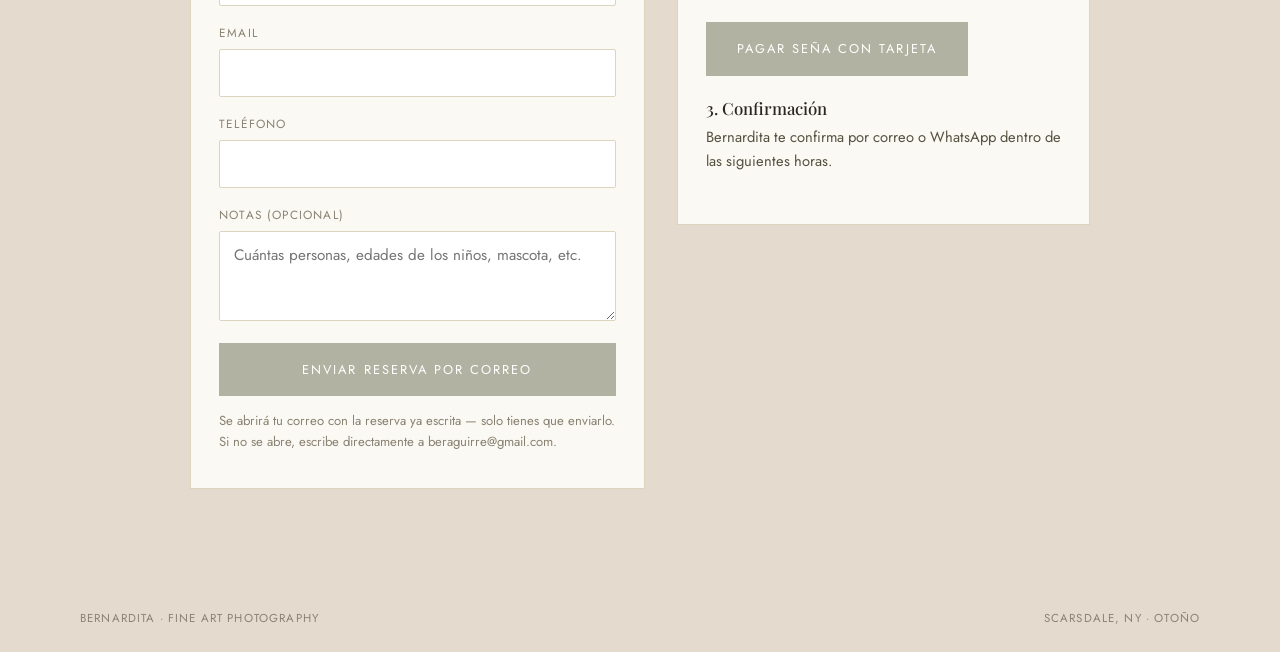
==== commit e0c16014: "Reduce las sesiones de 6 a 4 (9:30 AM a 12:30 PM) - Cambia todas las menciones de "6 familias/cupos"" ====
--- a/reservar.html
+++ b/reservar.html
@@ -4,7 +4,7 @@
 <meta charset="UTF-8" />
 <meta name="viewport" content="width=device-width, initial-scale=1.0" />
 <title>Reserva tu sesión — Sesiones Fine Art</title>
-<meta name="description" content="Reserva tu sesión Fine Art en Scarsdale. Domingo 4 de octubre 2026, solo 6 horarios disponibles." />
+<meta name="description" content="Reserva tu sesión Fine Art en Scarsdale. Domingo 4 de octubre 2026, solo 4 horarios disponibles." />
 <link rel="preconnect" href="https://fonts.googleapis.com" />
 <link rel="preconnect" href="https://fonts.gstatic.com" crossorigin />
 <link href="https://fonts.googleapis.com/css2?family=Playfair+Display:ital,wght@0,400;0,500;0,600;1,500&family=Jost:wght@400;500;600&display=swap" rel="stylesheet" />
@@ -48,7 +48,7 @@
     <span class="kicker">Reserva tu sesión</span>
     <h1>Sesión Familiar de Otoño</h1>
     <p class="booking-intro-text">Domingo 4 de octubre de 2026 · Scarsdale, NY<br />
-      Solo 6 horarios disponibles, uno por hora. Elige el tuyo y completa el formulario para reservarlo.</p>
+      Solo 4 horarios disponibles, uno por hora. Elige el tuyo y completa el formulario para reservarlo.</p>
   </div>
 </section>
 
@@ -90,18 +90,6 @@
         <button type="button" class="btn btn-primary slot-pick">Reservar este horario</button>
       </div>
 
-      <div class="slot-card" data-time="1:30 PM">
-        <span class="slot-time">1:30 PM</span>
-        <span class="slot-badge available">Disponible</span>
-        <button type="button" class="btn btn-primary slot-pick">Reservar este horario</button>
-      </div>
-
-      <div class="slot-card" data-time="2:30 PM">
-        <span class="slot-time">2:30 PM</span>
-        <span class="slot-badge available">Disponible</span>
-        <button type="button" class="btn btn-primary slot-pick">Reservar este horario</button>
-      </div>
-
     </div>
   </div>
 </section>
@@ -123,8 +111,6 @@
             <option value="10:30 AM">10:30 AM</option>
             <option value="11:30 AM">11:30 AM</option>
             <option value="12:30 PM">12:30 PM</option>
-            <option value="1:30 PM">1:30 PM</option>
-            <option value="2:30 PM">2:30 PM</option>
           </select>
         </div>
 
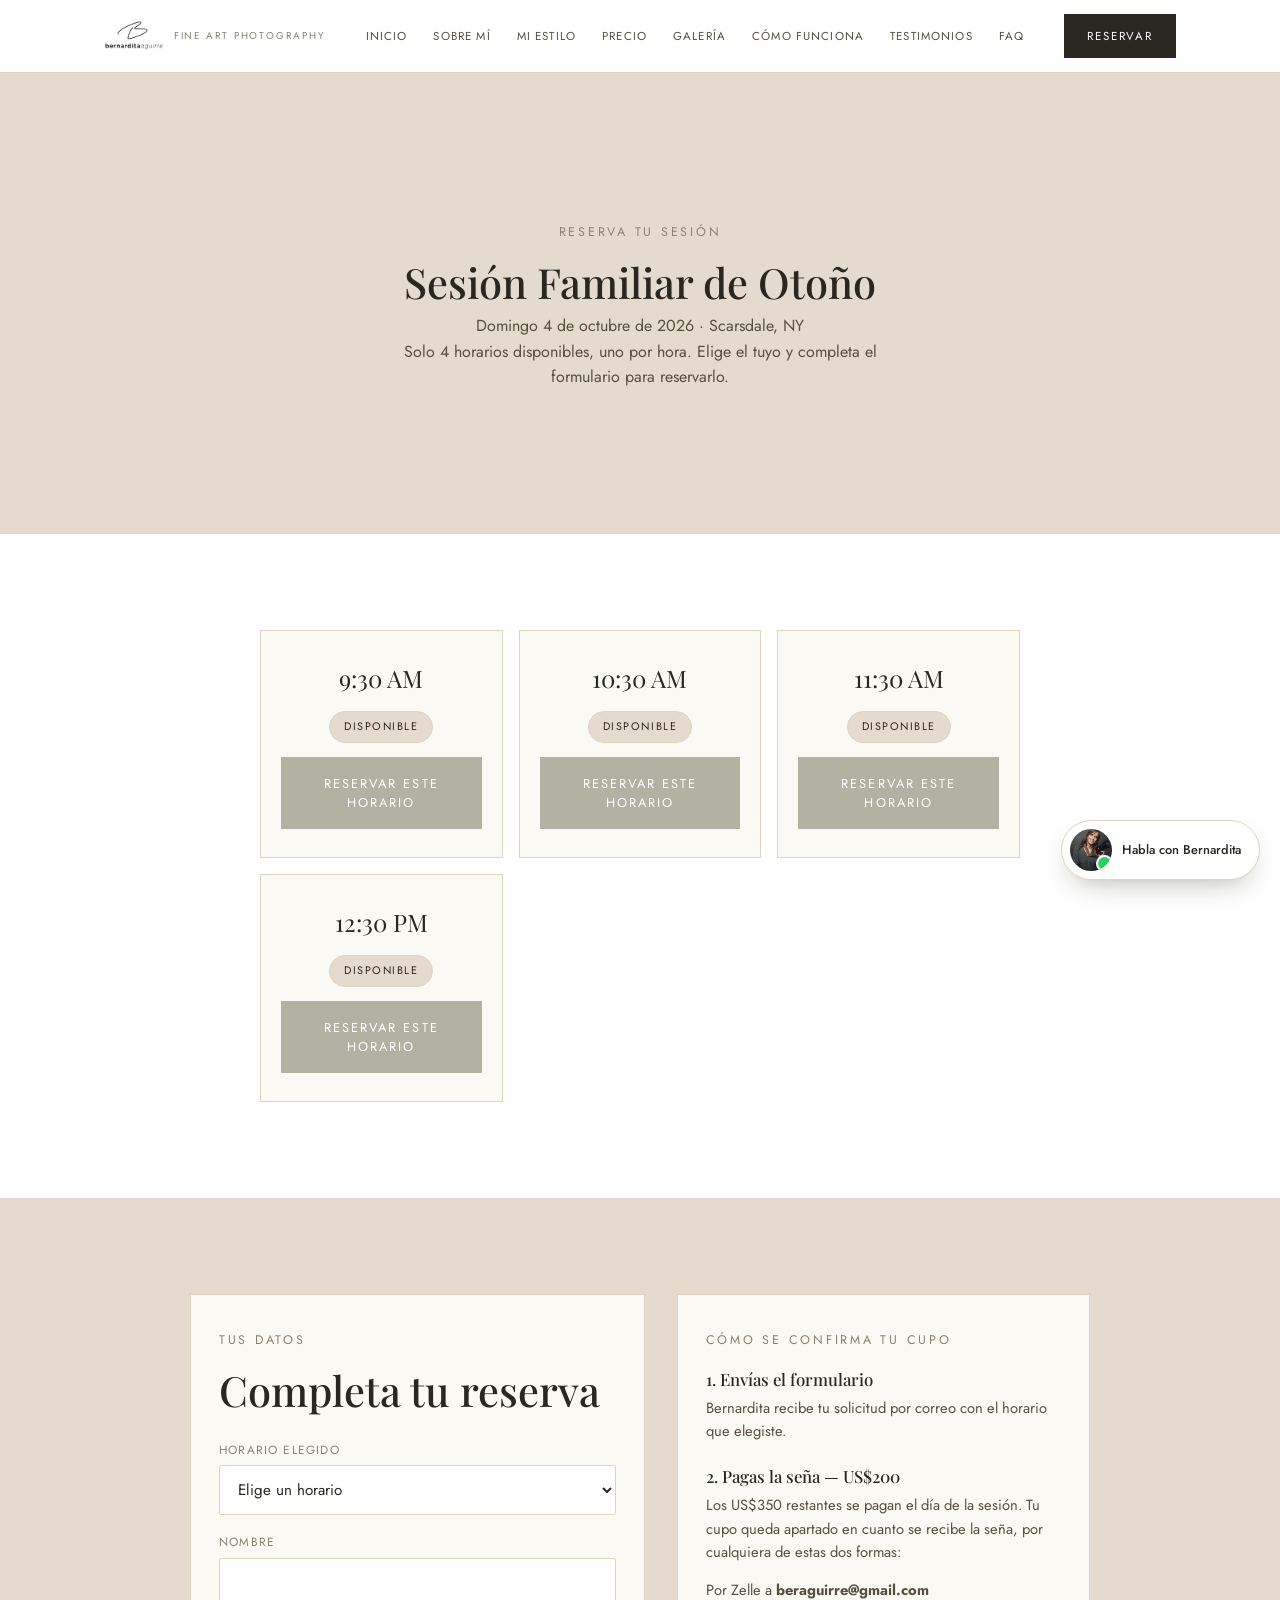
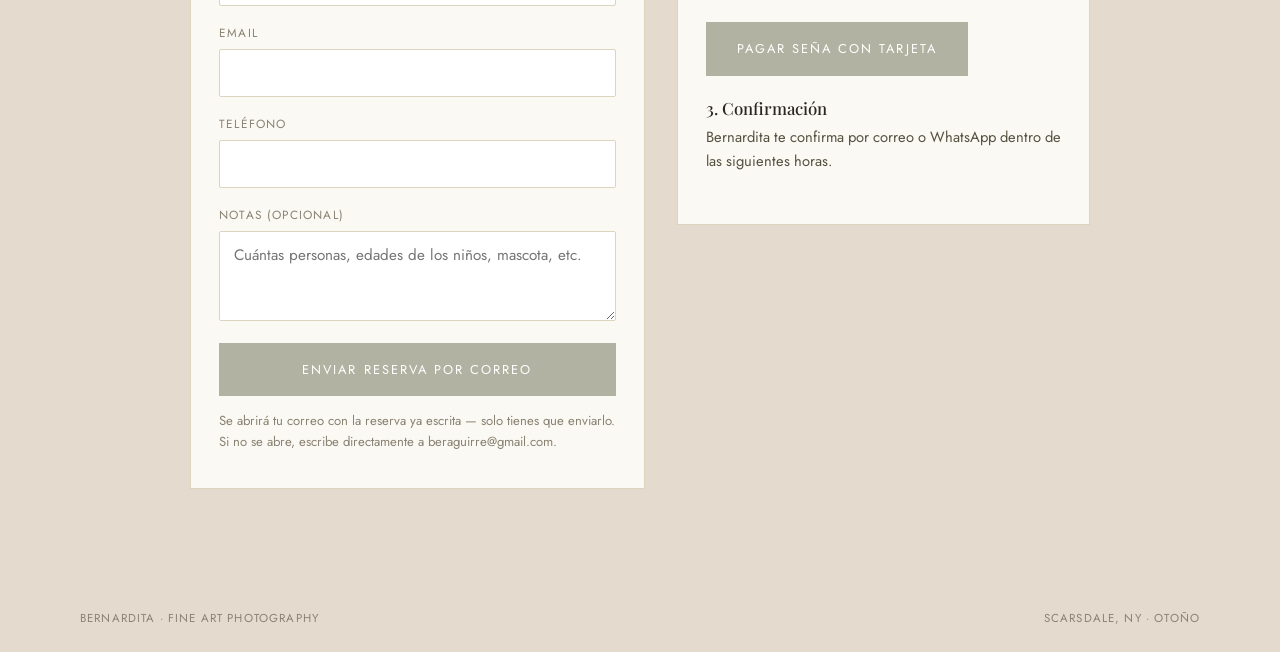
==== commit 6a7a6525: "Precio "Friends & Family": US$900 tachado, US$550 real - Muestra US$900 tachado junto a la etiqueta " ====
--- a/reservar.html
+++ b/reservar.html
@@ -144,7 +144,7 @@
         <p>Bernardita recibe tu solicitud por correo con el horario que elegiste.</p>
 
         <h3>2. Pagas la seña — US$200</h3>
-        <p>Los US$700 restantes se pagan el día de la sesión. Tu cupo queda apartado en cuanto se recibe la seña, por cualquiera de estas dos formas:</p>
+        <p>Los US$350 restantes se pagan el día de la sesión. Tu cupo queda apartado en cuanto se recibe la seña, por cualquiera de estas dos formas:</p>
         <p>Por Zelle a <strong>beraguirre@gmail.com</strong></p>
         <a href="https://buy.stripe.com/28E14m4a45kj0kLagE67S0f" class="btn btn-primary payment-stripe-btn" target="_blank" rel="noopener">Pagar seña con tarjeta</a>
 
--- a/css/styles.css
+++ b/css/styles.css
@@ -770,6 +770,29 @@
   color: var(--ink-faint);
 }
 
+.offer-price-wrap {
+  display: flex;
+  flex-direction: column;
+  align-items: flex-end;
+  gap: 2px;
+}
+
+.offer-price-old {
+  font-family: var(--font-serif);
+  font-size: 1.1rem;
+  color: var(--ink-faint);
+  text-decoration: line-through;
+  white-space: nowrap;
+}
+
+.offer-price-badge {
+  font-size: 0.66rem;
+  letter-spacing: 0.12em;
+  text-transform: uppercase;
+  color: var(--brown);
+  white-space: nowrap;
+}
+
 .offer-price {
   font-family: var(--font-serif);
   font-size: 2.3rem;
